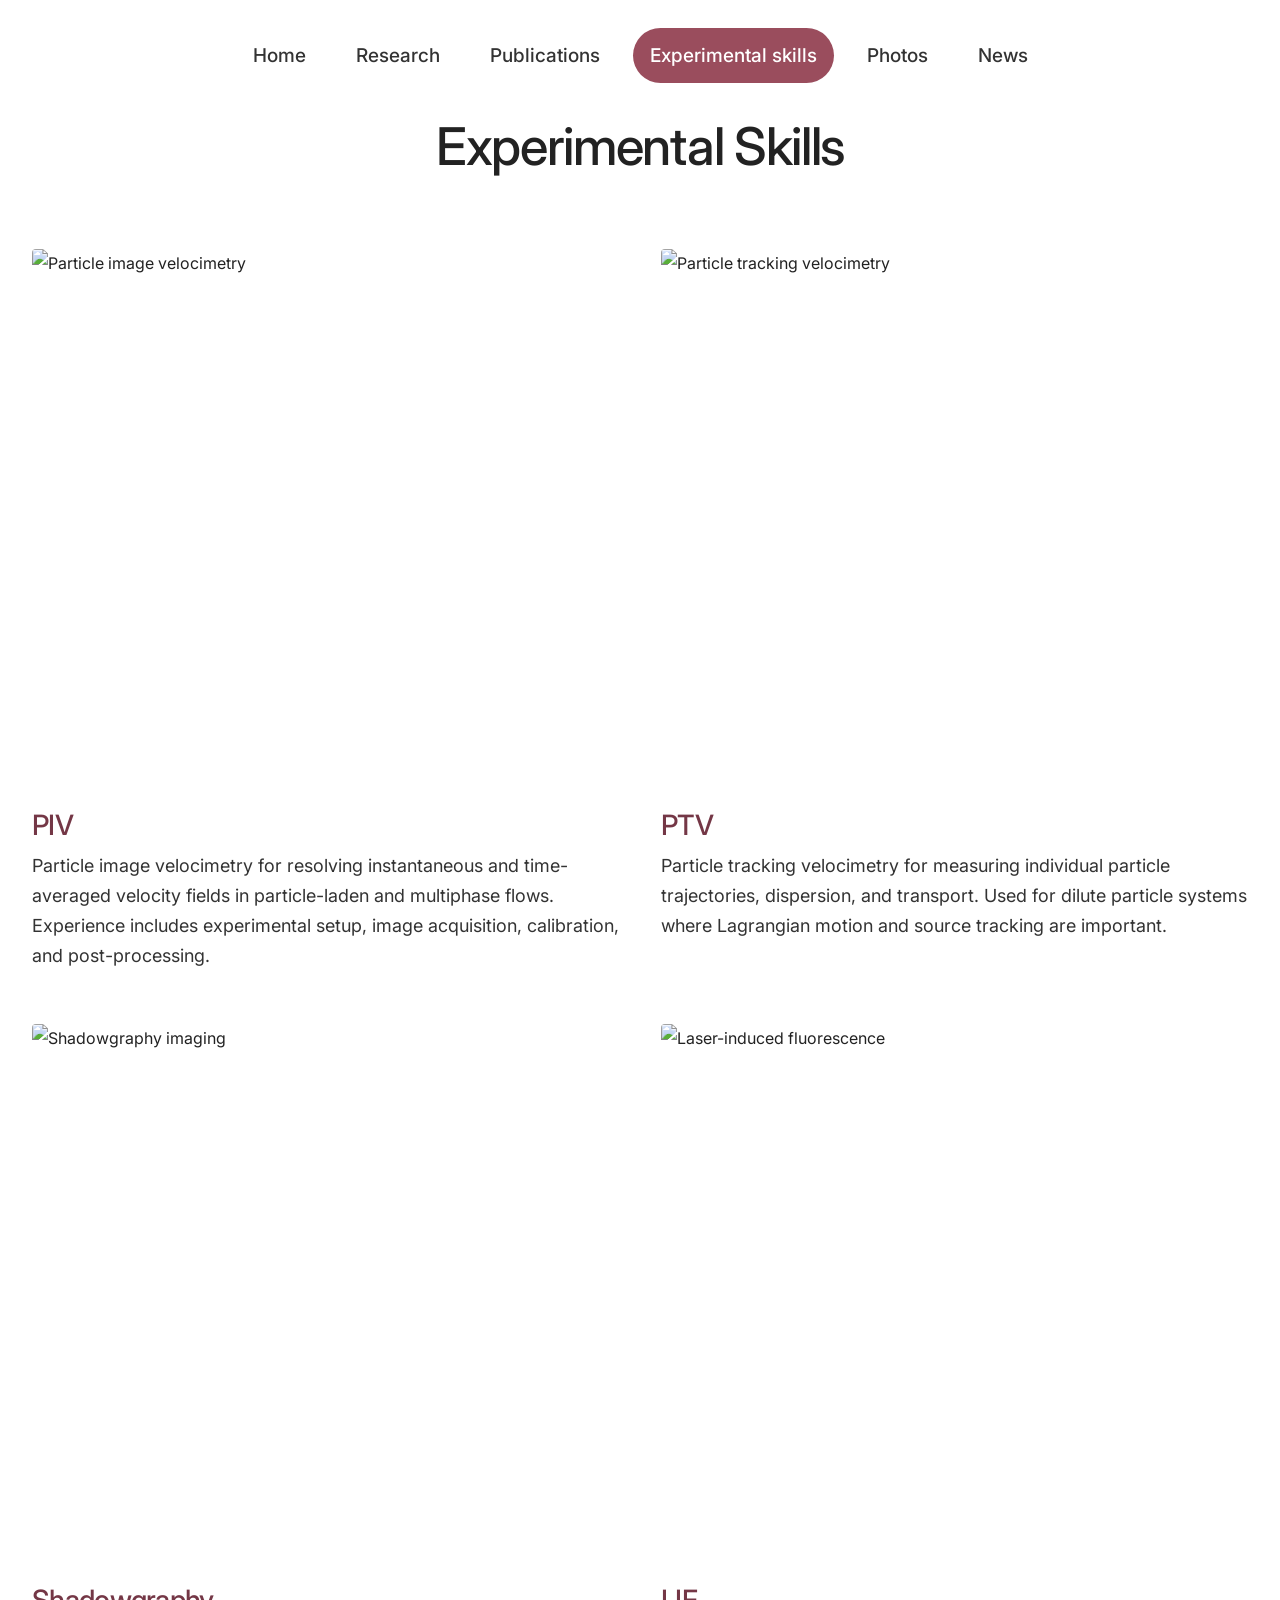
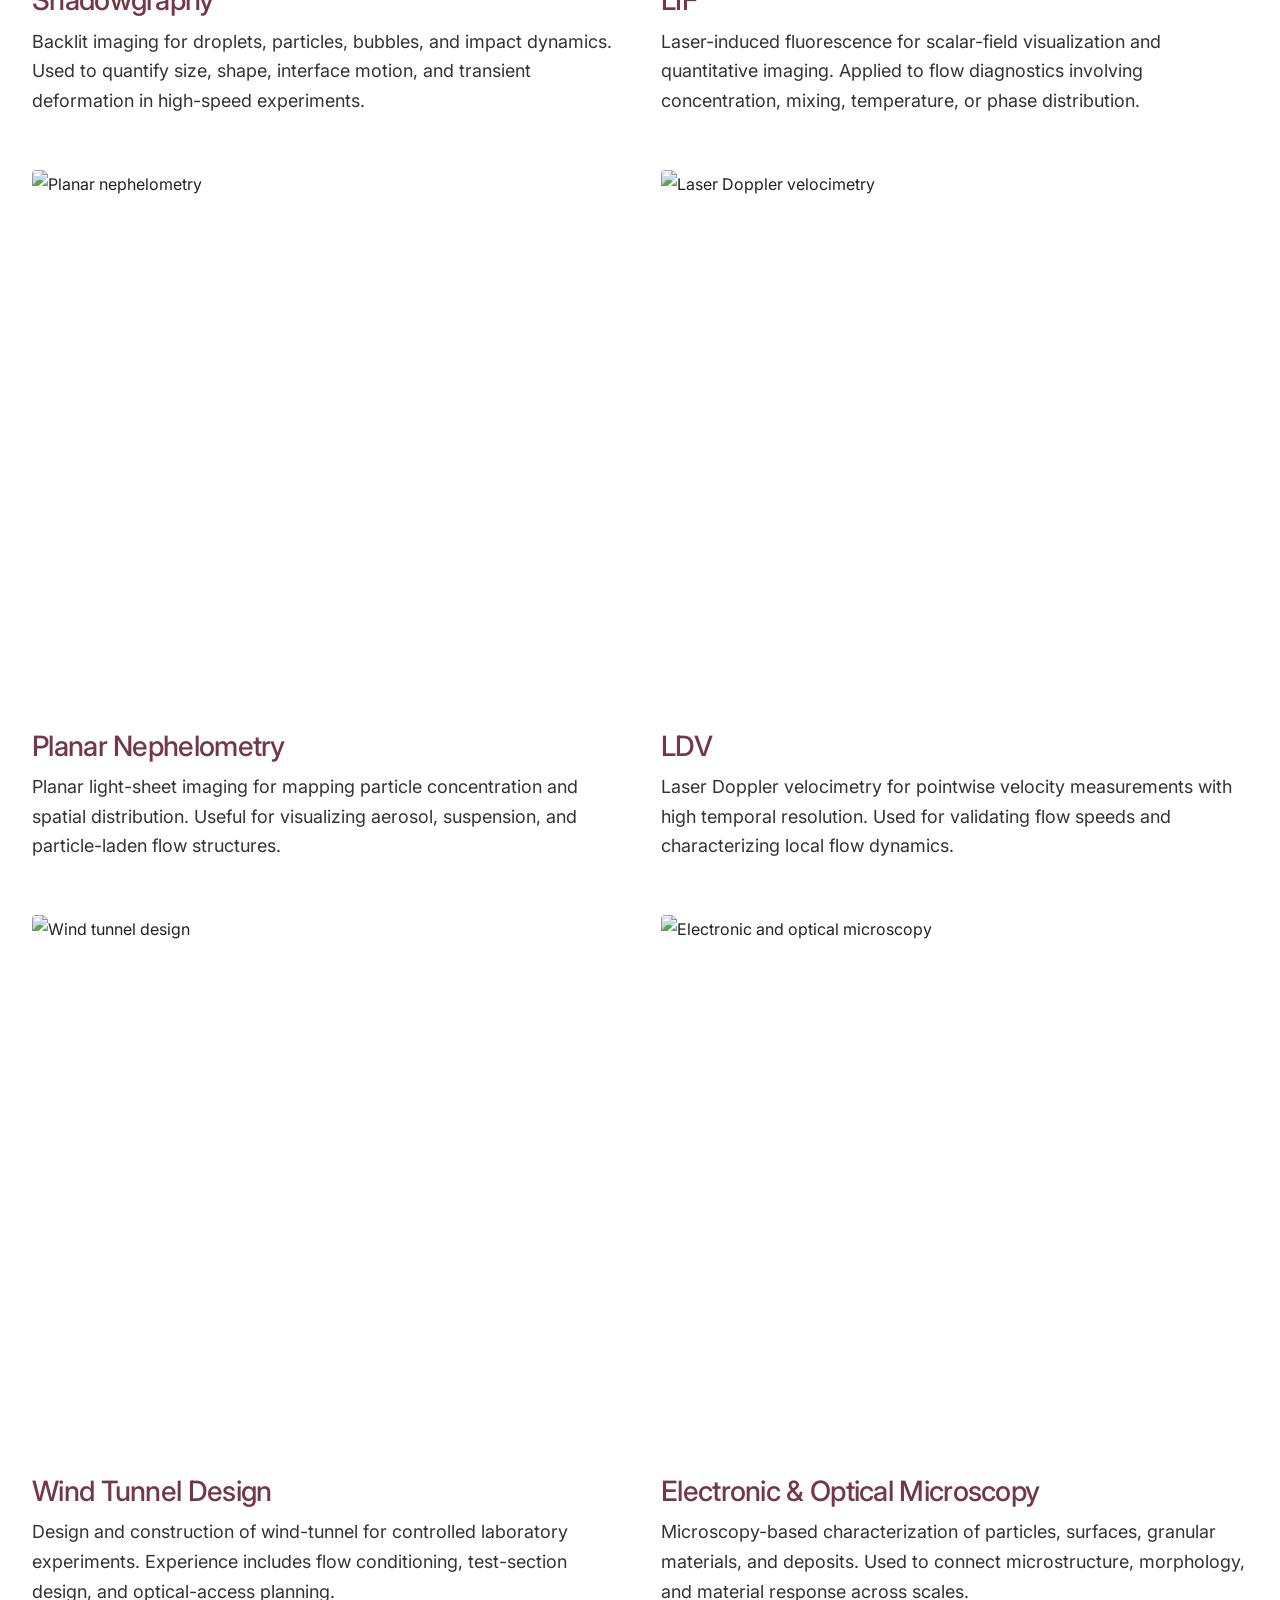
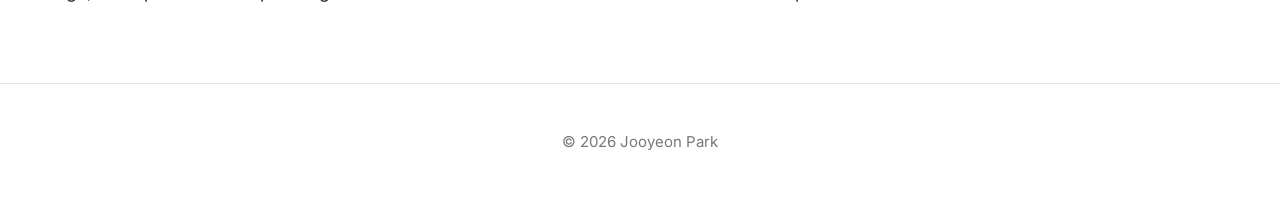
==== equipment/index.html @ 39a16d8a "Create index.html" ====
<!DOCTYPE html>
<html lang="en">
<head>
  <meta charset="UTF-8" />
  <meta name="viewport" content="width=device-width, initial-scale=1.0" />

  <title>Experimental Skills | Jooyeon Park</title>

  <link rel="preconnect" href="https://fonts.googleapis.com">
  <link rel="preconnect" href="https://fonts.gstatic.com" crossorigin>
  <link href="https://fonts.googleapis.com/css2?family=Inter:wght@300;400;500;600;700&display=swap" rel="stylesheet">

  <link rel="stylesheet" href="../style.css" />
</head>

<body>

  <nav class="navbar">
    <a href="../index.html">Home</a>
    <a href="../research/index.html">Research</a>
    <a href="../publications/index.html">Publications</a>
    <a class="active" href="./index.html">Experimental skills</a>
    <a href="../photos/index.html">Photos</a>
    <a href="../news/index.html">News</a>
  </nav>

  <main class="page">

    <section class="intro-section research-hero">
      <h1 class="page-title">Experimental Skills</h1>
    </section>

    <section class="skill-page">

      <div class="skill-grid">

        <article class="skill-card">
          <img src="../images/skills/piv.png" alt="Particle image velocimetry">
          <h2>PIV</h2>
          <p>
            Particle image velocimetry for resolving instantaneous and time-averaged velocity fields in particle-laden and multiphase flows.
            Experience includes experimental setup, image acquisition, calibration, and post-processing.
          </p>
        </article>

        <article class="skill-card">
          <img src="../images/skills/ptv.jpg" alt="Particle tracking velocimetry">
          <h2>PTV</h2>
          <p>
            Particle tracking velocimetry for measuring individual particle trajectories, dispersion, and transport.
            Used for dilute particle systems where Lagrangian motion and source tracking are important.
          </p>
        </article>

        <article class="skill-card">
          <img src="../images/skills/shadowgraphy.jpg" alt="Shadowgraphy imaging">
          <h2>Shadowgraphy</h2>
          <p>
            Backlit imaging for droplets, particles, bubbles, and impact dynamics.
            Used to quantify size, shape, interface motion, and transient deformation in high-speed experiments.
          </p>
        </article>

        <article class="skill-card">
          <img src="../images/skills/lif.jpg" alt="Laser-induced fluorescence">
          <h2>LIF</h2>
          <p>
            Laser-induced fluorescence for scalar-field visualization and quantitative imaging.
            Applied to flow diagnostics involving concentration, mixing, temperature, or phase distribution.
          </p>
        </article>

        <article class="skill-card">
          <img src="../images/skills/planar-nephelometry.png" alt="Planar nephelometry">
          <h2>Planar Nephelometry</h2>
          <p>
            Planar light-sheet imaging for mapping particle concentration and spatial distribution.
            Useful for visualizing aerosol, suspension, and particle-laden flow structures.
          </p>
        </article>

        <article class="skill-card">
          <img src="../images/skills/ldv.jpg" alt="Laser Doppler velocimetry">
          <h2>LDV</h2>
          <p>
            Laser Doppler velocimetry for pointwise velocity measurements with high temporal resolution.
            Used for validating flow speeds and characterizing local flow dynamics.
          </p>
        </article>

        <article class="skill-card">
          <img src="../images/skills/wind-tunnel-design.jpg" alt="Wind tunnel design">
          <h2>Wind Tunnel Design</h2>
          <p>
            Design and construction of wind-tunnel for controlled laboratory experiments.
            Experience includes flow conditioning, test-section design, and optical-access planning.
          </p>
        </article>

        <article class="skill-card">
          <img src="../images/skills/microscopy.png" alt="Electronic and optical microscopy">
          <h2>Electronic &amp; Optical Microscopy</h2>
          <p>
            Microscopy-based characterization of particles, surfaces, granular materials, and deposits.
            Used to connect microstructure, morphology, and material response across scales.
          </p>
        </article>


      </div>

    </section>

  </main>

  <footer>
    <p>© 2026 Jooyeon Park</p>
  </footer>

</body>
</html>
---- style.css ----
* {
  box-sizing: border-box;
}

:root {
  --text: #222;
  --muted: #555;
  --light-muted: #777;
  --border: #e5e5e5;
  --link: #9A4D5D;
  --background: #ffffff;
  --accent: #9A4D5D;
  --accent-dark: #743746;
}

body {
  margin: 0;
  font-family: "Inter", "Helvetica Neue", Arial, sans-serif;
  color: var(--text);
  background: var(--background);
  line-height: 1.75;
}

a {
  color: var(--link);
  text-decoration: none;
}

a:hover {
  text-decoration: underline;
}

img {
  max-width: 100%;
  display: block;
}

/* Navigation */

.navbar {
  max-width: 1320px;
  margin: 0 auto;
  padding: 28px 32px 12px;
  display: flex;
  justify-content: center;
  flex-wrap: wrap;
  gap: 16px;
}

.navbar a {
  color: #333;
  font-size: 19px;
  font-weight: 500;
  padding: 11px 17px;
  border-radius: 999px;
}

.navbar a:hover {
  background: #F3E4E8;
  color: var(--accent);
  text-decoration: none;
}

.navbar a.active {
  background: var(--accent);
  color: white;
}

/* Page */

.page {
  max-width: 1320px;
  margin: 0 auto;
  padding: 12px 32px 76px;
}

/* Intro section */

.intro-section {
  padding: 10px 0 58px;
}

.intro-section h1,
.page-title {
  text-align: center;
  font-size: 52px;
  font-weight: 500;
  margin: 0 0 54px;
  letter-spacing: -0.025em;
  line-height: 1.15;
}

.intro-content {
  display: grid;
  grid-template-columns: minmax(0, 1.08fr) minmax(300px, 0.92fr);
  gap: 46px;
  align-items: center;
}

.intro-text {
  padding-top: 0;
}

.intro-text p {
  font-size: 19px;
  color: #222;
  margin: 0 0 20px;
  text-align: left;
  line-height: 1.65;
}

.intro-image {
  display: flex;
  justify-content: center;
  align-items: center;
}

.intro-image img {
  width: 100%;
  max-width: 485px;
  max-height: 520px;
  height: auto;
  object-fit: contain;
}

/* Contact / collaboration block */

.connect-section {
  display: grid;
  grid-template-columns: 1fr 1fr;
  gap: 56px;
  align-items: center;
  margin: 22px 0 82px;
}

.connect-photo {
  display: flex;
  align-items: center;
  justify-content: center;
}

.connect-photo img {
  width: 310px;
  height: 310px;
  object-fit: cover;
  border-radius: 50%;
  box-shadow: 0 14px 30px rgba(0, 0, 0, 0.24);
}

.connect-box {
  background: transparent;
  padding: 0;
  border: none;
  display: flex;
  flex-direction: column;
  justify-content: center;
}

.connect-kicker {
  margin: 0 0 12px;
  font-size: 18px;
  letter-spacing: 0.07em;
  text-transform: uppercase;
  color: #6b7280;
  font-weight: 700;
}

.connect-box h2 {
  margin: 0 0 30px;
  font-size: 42px;
  font-weight: 500;
  letter-spacing: -0.035em;
  line-height: 1.16;
  color: #111;
  max-width: 620px;
}

.connect-icons {
  display: flex;
  align-items: center;
  gap: 24px;
}

.connect-icons a {
  display: inline-flex;
  align-items: center;
  justify-content: center;
  width: 60px;
  height: 60px;
  color: var(--accent);
  background: transparent;
  border: none;
  text-decoration: none;
  transition: transform 0.18s ease, color 0.18s ease, filter 0.18s ease;
}

.connect-icons a:hover {
  color: var(--accent-dark);
  transform: translateY(-2px);
  text-decoration: none;
}

.connect-icons i {
  font-size: 50px;
  width: auto;
  text-align: center;
}

/* Google Scholar image icon */

.scholar-icon {
  width: 65px;
  height: 65px;
  object-fit: contain;
  display: block;
  filter: brightness(0) saturate(100%) invert(36%) sepia(27%) saturate(876%) hue-rotate(297deg) brightness(91%) contrast(86%);
}

.connect-icons a:hover .scholar-icon {
  filter: brightness(0) saturate(100%) invert(36%) sepia(27%) saturate(876%) hue-rotate(297deg) brightness(91%) contrast(86%);
}

/* CV link below contact icons */

.cv-line {
  margin: 22px 0 0;
  font-size: 26px;
  color: #333;
}

.cv-line a {
  color: var(--accent);
  font-weight: 700;
  border-bottom: 2px solid var(--accent);
}

.cv-line a:hover {
  color: var(--accent-dark);
  border-bottom-color: var(--accent-dark);
  text-decoration: none;
}

/* Sections */

.section {
  margin-top: 74px;
}

.section-header {
  display: flex;
  justify-content: space-between;
  align-items: flex-end;
  gap: 24px;
  margin-bottom: 26px;
  border-bottom: 1px solid var(--border);
  padding-bottom: 14px;
}

.section-header h2 {
  margin: 0;
  font-size: 35px;
  font-weight: 500;
  letter-spacing: -0.025em;
}

.section-header a {
  font-size: 17px;
}

/* Research Preview */

.research-grid {
  display: grid;
  grid-template-columns: repeat(3, 1fr);
  gap: 24px;
}

.research-card {
  display: block;
  color: var(--text);
}

.research-card:hover {
  text-decoration: none;
}

.research-card video {
  width: 100%;
  height: 260px;
  object-fit: cover;
  background: #111;
  display: block;
  margin-bottom: 14px;
}

.research-card h3 {
  margin: 0;
  font-size: 25px;
  font-weight: 500;
  color: #9A4D5D;
  line-height: 1.35;
  text-align: center;
}

.research-card:hover video {
  opacity: 0.92;
}

/* Featured Publication */

.publication-box {
  padding: 24px 0;
}

.publication-box p {
  margin: 0 0 18px;
  font-size: 22px;
  color: #333;
  line-height: 1.7;
}

.publication-box p:last-child {
  margin-bottom: 0;
}

/* News */

.news-preview {
  padding: 24px 0;
}

.news-date {
  margin: 0 0 6px;
  font-size: 19px;
  font-weight: 600;
  color: #222;
}

.news-preview p {
  margin: 0;
  font-size: 21px;
  color: #444;
}

/* Academic References */

.references-section {
  margin-top: 74px;
}

.references-grid {
  display: grid;
  grid-template-columns: repeat(2, minmax(0, 1fr));
  column-gap: 52px;
}

.reference-card {
  padding: 24px 0;
  border-bottom: 1px solid var(--border);
}

.reference-card h3 {
  margin: 0 0 12px;
  font-size: 22px;
  font-weight: 500;
  color: #333;
  line-height: 1.35;
}

.reference-card h3 span {
  margin-left: 10px;
  font-size: 18px;
  font-weight: 400;
  color: var(--light-muted);
}

.reference-card p {
  margin: 0 0 8px;
  font-size: 18px;
  color: var(--muted);
  line-height: 1.55;
}

.reference-card p:last-child {
  margin-bottom: 0;
}

/* Footer */

footer {
  border-top: 1px solid var(--border);
  text-align: center;
  padding: 30px 20px;
  font-size: 15px;
  color: #777;
}

/* Mobile */

@media (max-width: 900px) {
  .navbar {
    gap: 10px;
  }

  .navbar a {
    font-size: 16px;
    padding: 8px 12px;
  }

  .intro-section h1,
  .page-title {
    font-size: 40px;
    margin-bottom: 36px;
  }
  
  .intro-content {
    grid-template-columns: 1fr;
    gap: 30px;
  }

  .intro-text {
    padding-top: 0;
  }

  .intro-text p {
    font-size: 16px;
    text-align: left;
  }

  .connect-section {
    grid-template-columns: 1fr;
    gap: 32px;
    margin: 22px 0 62px;
  }

  .connect-photo {
    justify-content: center;
  }

  .connect-photo img {
    width: 230px;
    height: 230px;
  }

  .connect-box {
    text-align: center;
    align-items: center;
  }

  .connect-kicker {
    font-size: 15px;
  }

  .connect-box h2 {
    font-size: 30px;
    max-width: none;
  }

  .connect-icons {
    justify-content: center;
    gap: 20px;
  }

  .connect-icons a {
    width: 38px;
    height: 38px;
  }

  .connect-icons i {
    font-size: 31px;
  }

  .scholar-icon {
    width: 31px;
    height: 31px;
  }

  .cv-line {
    font-size: 18px;
  }

  .research-grid {
    grid-template-columns: 1fr;
  }

  .research-card video {
    height: 250px;
  }

  .research-card h3 {
    font-size: 20px;
  }

  .section-header {
    flex-direction: column;
    align-items: flex-start;
    gap: 8px;
  }

  .section-header h2 {
    font-size: 28px;
  }

  .references-grid {
    grid-template-columns: 1fr;
    column-gap: 0;
  }

  .reference-card h3 {
    font-size: 20px;
  }

  .reference-card h3 span {
    display: block;
    margin-left: 0;
    margin-top: 3px;
    font-size: 16px;
  }

  .reference-card p {
    font-size: 16px;
  }

}

/* Research Page */

.research-hero {
  padding: 10px 0 18px;
}

.research-page {
  max-width: 1320px;
  margin: 0 auto;
}

.research-item {
  margin-bottom: 64px;
}

.research-item-title {
  width: 100%;
  margin: 0 0 26px;
  padding: 0;
  text-align: left;
  font-size: 34px;
  font-weight: 500;
  line-height: 1.25;
  letter-spacing: -0.025em;
  color: #743746;
  background: transparent;
  border-radius: 0;
}

.research-item-grid {
  display: grid;
  grid-template-columns: 1fr 1fr;
  gap: 36px;
  align-items: center;
}

.research-item-grid.reverse {
  grid-template-columns: 1fr 1fr;
}

.research-item-grid.stacked {
  grid-template-columns: 1fr;
  gap: 22px;
}

.research-item-grid.stacked .research-image img {
  width: 100%;
  max-height: 520px;
  object-fit: contain;
}

.research-item-grid.stacked .research-text {
  width: 100%;
  max-width: none;
}

.research-item-grid.stacked .research-text p {
  font-size: 22px;
}

.research-image {
  min-width: 0;
}

.research-image img {
  width: 100%;
  height: auto;
  max-height: none;
  object-fit: contain;
  display: block;
  border-radius: 4px;
}

.research-text {
  min-width: 0;
  padding: 0;
  border: none;
  border-radius: 0;
  background: transparent;
  display: flex;
  align-items: center;
}

.research-text p {
  margin: 0;
  font-size: 22px;
  line-height: 1.7;
  color: #333;
  text-align: left;
}


.research-transport .research-text {
  display: block;
  width: 100%;
}

.research-transport .research-text p {
  margin-bottom: 22px;
  text-align: justify;
}

.research-transport .research-text p:last-child {
  margin-bottom: 0;
}

/* Mobile */
@media (max-width: 768px) {
  .intro-section h1,
  .page-title {
    font-size: 40px;
    margin-bottom: 36px;
  }

  .research-item {
    margin-bottom: 52px;
  }

  .research-item-title {
    font-size: 28px;
    padding: 0;
    text-align: left;
  }

  .research-item-grid,
  .research-item-grid.reverse {
    grid-template-columns: 1fr;
    gap: 18px;
  }

  .research-image img {
    height: 230px;
  }

  .research-text {
    padding: 0;
  }

  .research-text p {
    font-size: 16px;
  }

  .research-transport .research-text p {
    text-align: left;
    margin-bottom: 18px;
  }

  .research-transport .research-text p:last-child {
    margin-bottom: 0;
  }
}


.author-highlight {
  color: var(--accent);
  font-weight: 700;
}
/* Publications Page */

.publication-page {
  max-width: 1320px;
}

.publication-search {
  display: grid;
  grid-template-columns: minmax(0, 1fr) 320px;
  gap: 34px;
  align-items: center;
  margin: 10px 0 44px;
}

.publication-search input {
  width: 100%;
  height: 60px;
  padding: 0 18px;
  border: 1px solid var(--border);
  border-radius: 4px;
  font-family: inherit;
  font-size: 17px;
  color: var(--text);
  outline: none;
}

.publication-search input:focus {
  border-color: var(--accent);
  box-shadow: 0 0 0 3px rgba(154, 77, 93, 0.12);
}

.publication-search input::placeholder {
  color: #a0a7b0;
}

.publication-search button {
  height: 56px;
  border: 1px solid #444;
  border-radius: 4px;
  background: #fff;
  color: #222;
  font-family: inherit;
  font-size: 16px;
  letter-spacing: 0.02em;
  cursor: pointer;
  transition: background 0.18s ease, color 0.18s ease, border-color 0.18s ease;
}

.publication-search button:hover {
  background: var(--accent);
  border-color: var(--accent);
  color: white;
}

.publication-no-results {
  margin: 34px 0;
  font-size: 20px;
  color: var(--muted);
}

.publication-section {
  margin: 58px 0 76px;
}

.publication-section-title,
.publication-year {
  margin: 0 0 34px;
  font-size: 35px;
  font-weight: 500;
  letter-spacing: -0.025em;
  line-height: 1.2;
  color: #222;
}

.publication-entry {
  display: grid;
  grid-template-columns: minmax(0, 1fr) 118px;
  gap: 34px;
  align-items: start;
  padding: 0 0 30px;
  margin: 0 0 34px;
  border-bottom: 1px solid #f0f0f0;
}

.publication-entry.no-thumb {
  grid-template-columns: minmax(0, 1fr);
  max-width: 1040px;
}

.publication-main h3 {
  margin: 0 0 8px;
  font-size: 22px;
  font-weight: 500;
  line-height: 1.45;
  color: #111;
}

.publication-authors,
.publication-venue,
.publication-note {
  margin: 0 0 7px;
  font-size: 19px;
  line-height: 1.55;
}

.publication-authors {
  color: #777;
}

.publication-venue {
  color: #555;
}

.publication-note {
  color: #777;
  font-size: 17px;
}

.publication-buttons {
  display: flex;
  flex-wrap: wrap;
  gap: 8px;
  margin-top: 12px;
}

.publication-buttons a {
  display: inline-flex;
  align-items: center;
  justify-content: center;
  min-width: 72px;
  height: 42px;
  padding: 0 18px;
  border: 1px solid #444;
  border-radius: 4px;
  color: #222;
  background: #fff;
  font-size: 13px;
  font-weight: 500;
  letter-spacing: 0.04em;
  text-transform: uppercase;
}

.publication-buttons a:hover {
  background: var(--accent);
  border-color: var(--accent);
  color: #fff;
  text-decoration: none;
}

.publication-thumb {
  justify-self: end;
  width: 150px;
  height: 150px;
  border: 1px solid var(--border);
  border-radius: 6px;
  overflow: hidden;
  background: #f7f7f7;
}

.publication-thumb img {
  width: 100%;
  height: 100%;
  object-fit: cover;
}

.conference-section {
  margin-top: 88px;
}

.conference-year {
  margin: 38px 0 18px;
  font-size: 28px;
  font-weight: 500;
  letter-spacing: -0.02em;
  color: #333;
}

.conference-entry {
  padding-bottom: 20px;
  margin-bottom: 22px;
}

.conference-entry .publication-main h3 {
  font-size: 19px;
}

[hidden] {
  display: none !important;
}

@media (max-width: 900px) {

  .publication-search {
    grid-template-columns: 1fr;
    gap: 14px;
  }

  .publication-search button {
    width: 100%;
  }

  .publication-section-title,
  .publication-year {
    font-size: 30px;
  }

  .publication-entry {
    grid-template-columns: minmax(0, 1fr) 86px;
    gap: 18px;
  }

  .publication-thumb {
    width: 82px;
    height: 82px;
  }

  .publication-main h3 {
    font-size: 20px;
  }

  .publication-authors,
  .publication-venue,
  .publication-note {
    font-size: 17px;
  }
}

@media (max-width: 560px) {
  .publication-entry {
    grid-template-columns: 1fr;
  }

  .publication-thumb {
    justify-self: start;
  }
}

/* Experimental Skills Page */

.skill-page {
  max-width: 1320px;
  margin: 0 auto;
}

.skill-grid {
  display: grid;
  grid-template-columns: repeat(2, minmax(0, 1fr));
  gap: 54px 42px;
}

.skill-card {
  min-width: 0;
}

.skill-card img {
  width: 100%;
  height: 540px;
  object-fit: cover;
  display: block;
  border-radius: 4px;
  margin-bottom: 18px;
  background: #fff;
}

.skill-card h2 {
  margin: 0 0 8px;
  font-size: 28px;
  font-weight: 500;
  line-height: 1.3;
  letter-spacing: -0.025em;
  color: #743746;
}

.skill-card p {
  margin: 0;
  font-size: 18px;
  line-height: 1.65;
  color: #333;
  text-align: left;
}

@media (max-width: 900px) {
  .skill-grid {
    grid-template-columns: 1fr;
    gap: 42px;
  }

  .skill-card img {
    height: 260px;
  }

  .skill-card h2 {
    font-size: 24px;
  }

  .skill-card p {
    font-size: 16px;
  }
}

/* Photos Page */

.photos-page {
  max-width: 1320px;
  margin: 0 auto;
}

.photo-grid {
  display: grid;
  grid-template-columns: repeat(3, minmax(0, 1fr));
  gap: 26px;
}

.photo-card {
  position: relative;
  width: 100%;
  aspect-ratio: 1 / 1;
  padding: 0;
  border: none;
  border-radius: 4px;
  overflow: hidden;
  cursor: pointer;
  background: #f7f7f7;
  display: block;
}

.photo-card img {
  width: 100%;
  height: 100%;
  object-fit: cover;
  display: block;
  transition: opacity 0.22s ease, transform 0.22s ease;
}

.photo-card-title {
  position: absolute;
  inset: 0;
  display: flex;
  align-items: center;
  justify-content: center;
  padding: 22px;
  text-align: center;
  color: #fff;
  font-size: 26px;
  font-weight: 700;
  line-height: 1.25;
  letter-spacing: -0.02em;
  opacity: 0;
  background: rgba(0, 0, 0, 0.28);
  transition: opacity 0.22s ease;
}

.photo-card:hover img,
.photo-card:focus-visible img,
.photo-card.is-active img {
  opacity: 0.52;
  transform: scale(1.02);
}

.photo-card:hover .photo-card-title,
.photo-card:focus-visible .photo-card-title,
.photo-card.is-active .photo-card-title {
  opacity: 1;
}

.photo-card:focus-visible {
  outline: 3px solid rgba(154, 77, 93, 0.45);
  outline-offset: 4px;
}

@media (max-width: 900px) {
  .photo-grid {
    grid-template-columns: repeat(2, minmax(0, 1fr));
    gap: 18px;
  }

  .photo-card-title {
    font-size: 22px;
  }
}

@media (max-width: 560px) {
  .photo-grid {
    grid-template-columns: 1fr;
  }

  .photo-card-title {
    font-size: 21px;
  }
}

/* News Page */

.news-page {
  max-width: 1320px;
  margin: 0 auto;
}

.news-list {
  display: flex;
  flex-direction: column;
  gap: 34px;
}

.news-item {
  display: grid;
  grid-template-columns: minmax(0, 1fr) auto;
  gap: 28px;
  align-items: center;
  padding: 0 0 28px;
  border-bottom: 1px solid var(--border);
}

.news-item:last-child {
  border-bottom: none;
}

.news-content h2 {
  margin: 0 0 8px;
  font-size: 24px;
  font-weight: 700;
  line-height: 1.35;
  color: #444;
  letter-spacing: -0.015em;
}

.news-content p {
  margin: 0;
  font-size: 23px;
  line-height: 1.55;
  color: #444;
}

.news-image {
  width: 150px;
  height: 110px;
  object-fit: cover;
  border-radius: 4px;
  background: #f7f7f7;
}

@media (max-width: 768px) {
  .news-item,
  .news-item.has-image {
    grid-template-columns: 1fr;
    gap: 16px;
  }

  .news-content h2 {
    font-size: 21px;
  }

  .news-content p {
    font-size: 18px;
  }

  .news-image {
    width: 100%;
    height: auto;
    max-height: 240px;
  }
}
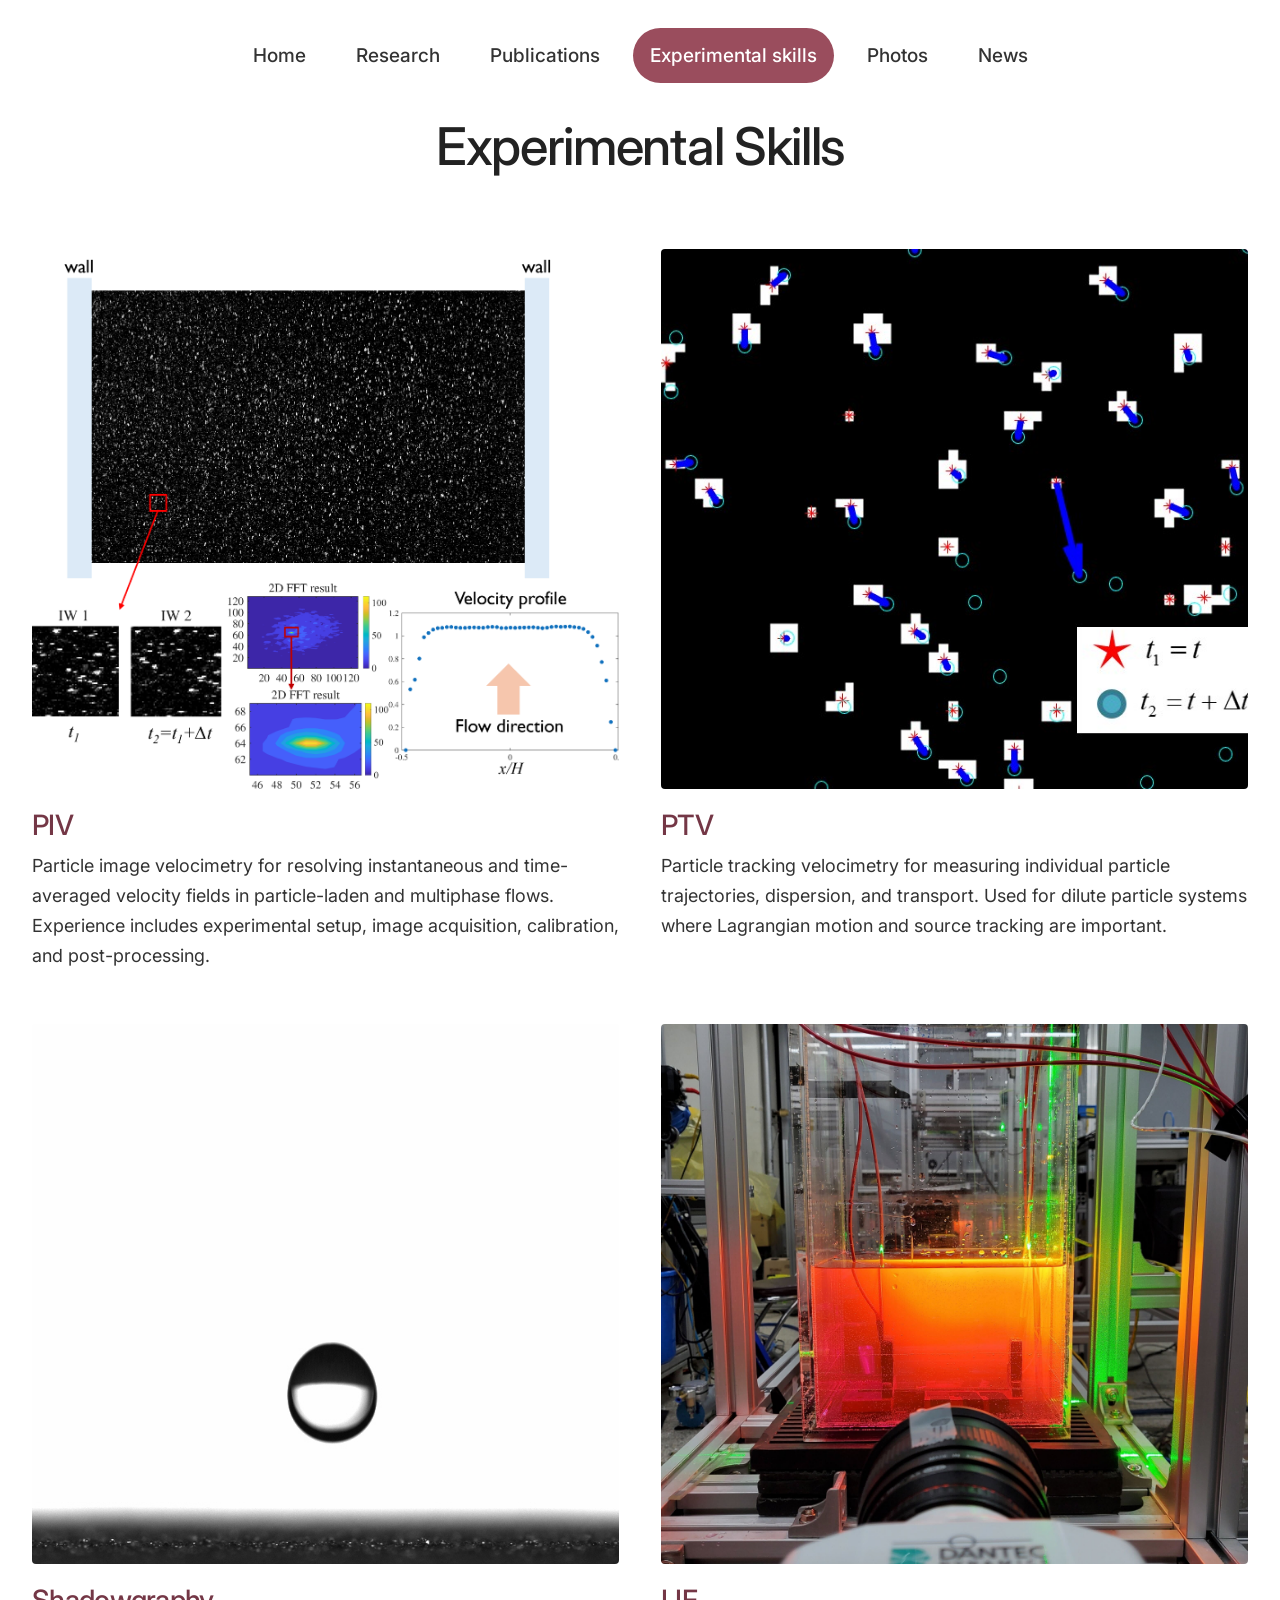
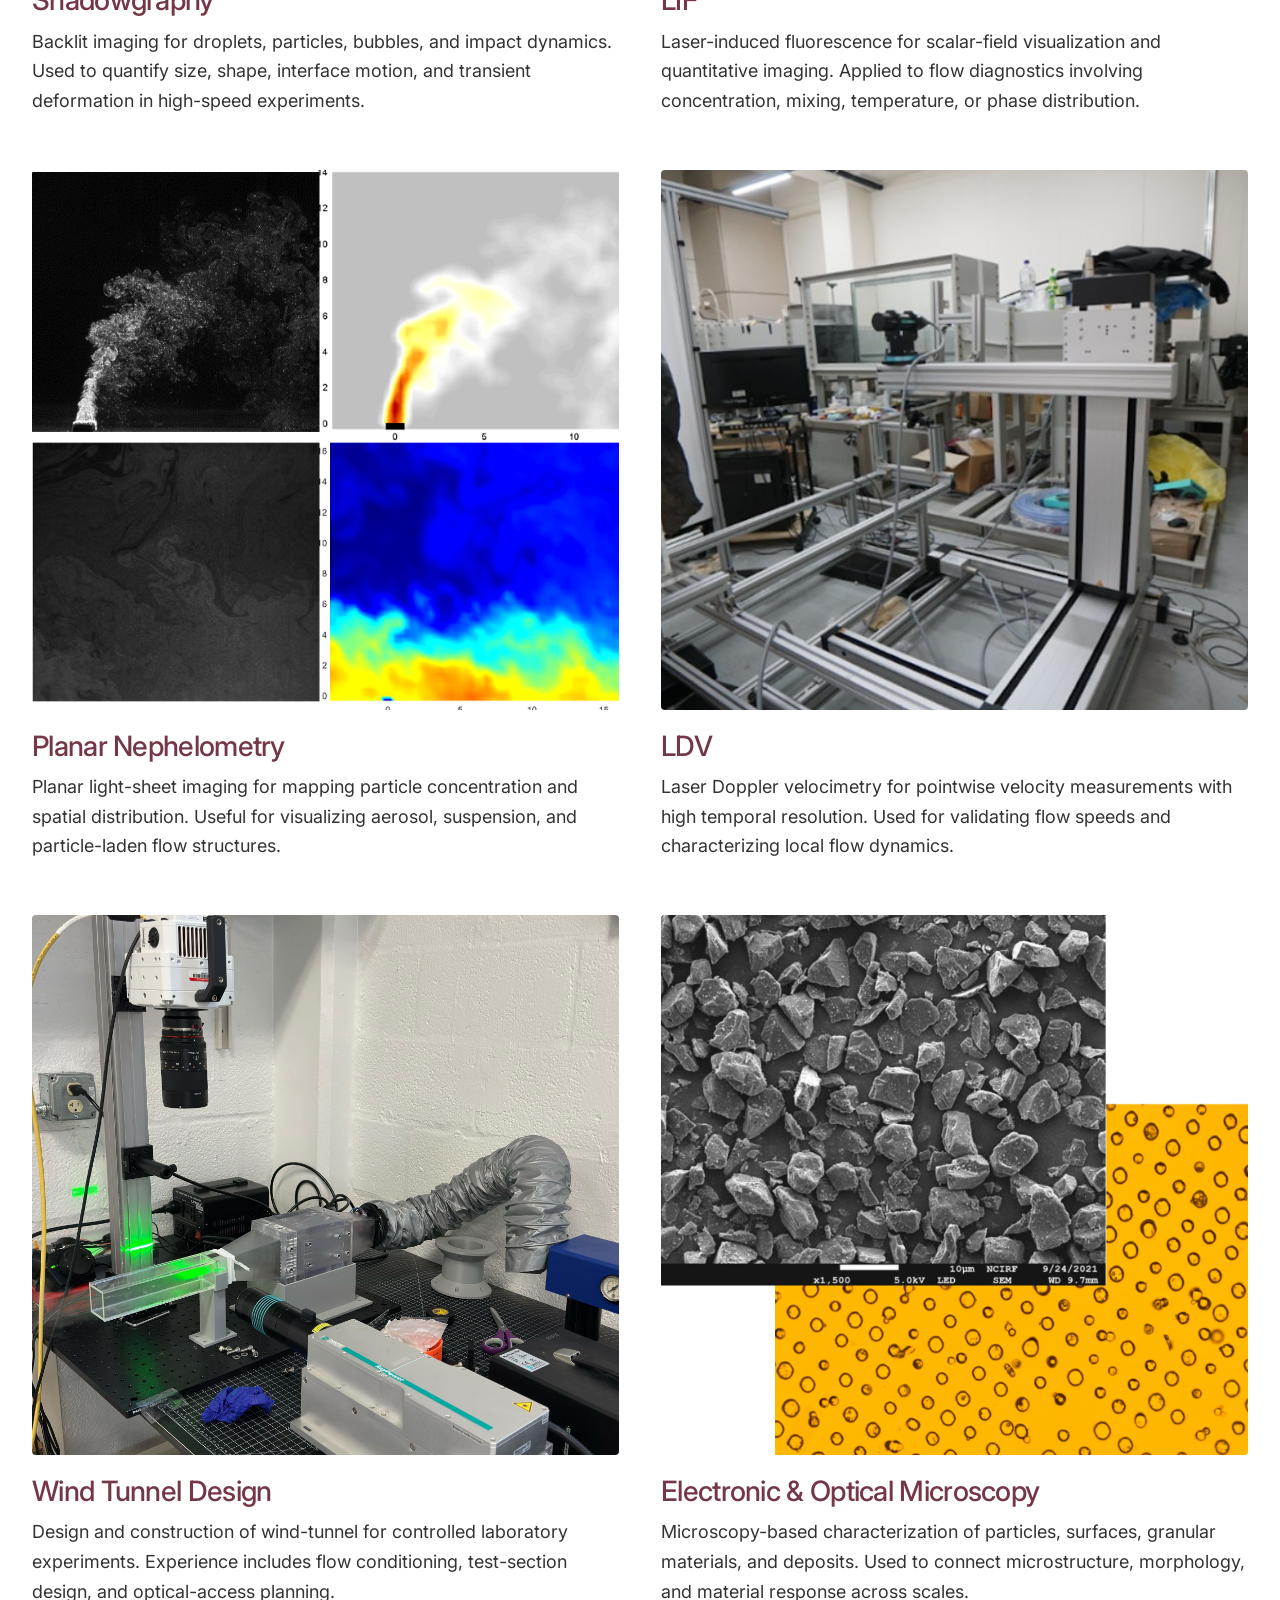
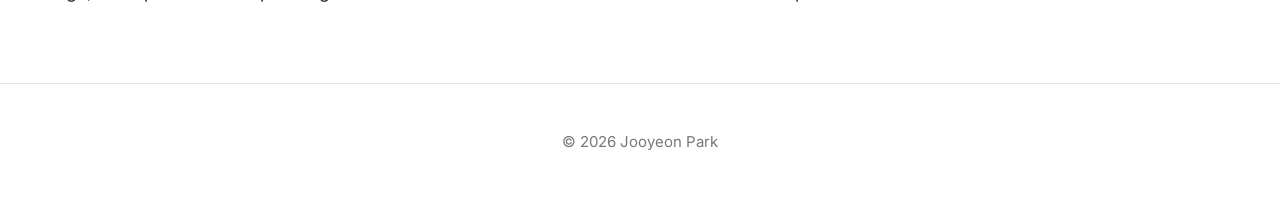
==== commit e93e29ab: "Update index.html" ====
--- a/equipment/index.html
+++ b/equipment/index.html
@@ -1,6 +1,7 @@
 <!DOCTYPE html>
 <html lang="en">
 <head>
+  <link rel="icon" type="image/png" href="favicon.png">
   <meta charset="UTF-8" />
   <meta name="viewport" content="width=device-width, initial-scale=1.0" />
 
--- a/style.css
+++ b/style.css
@@ -117,8 +117,7 @@
 
 .intro-image img {
   width: 100%;
-  max-width: 485px;
-  max-height: 520px;
+  max-width: 560px;
   height: auto;
   object-fit: contain;
 }
@@ -342,49 +341,6 @@
   color: #444;
 }
 
-/* Academic References */
-
-.references-section {
-  margin-top: 74px;
-}
-
-.references-grid {
-  display: grid;
-  grid-template-columns: repeat(2, minmax(0, 1fr));
-  column-gap: 52px;
-}
-
-.reference-card {
-  padding: 24px 0;
-  border-bottom: 1px solid var(--border);
-}
-
-.reference-card h3 {
-  margin: 0 0 12px;
-  font-size: 22px;
-  font-weight: 500;
-  color: #333;
-  line-height: 1.35;
-}
-
-.reference-card h3 span {
-  margin-left: 10px;
-  font-size: 18px;
-  font-weight: 400;
-  color: var(--light-muted);
-}
-
-.reference-card p {
-  margin: 0 0 8px;
-  font-size: 18px;
-  color: var(--muted);
-  line-height: 1.55;
-}
-
-.reference-card p:last-child {
-  margin-bottom: 0;
-}
-
 /* Footer */
 
 footer {
@@ -414,12 +370,25 @@
   }
   
   .intro-content {
-    grid-template-columns: 1fr;
+    display: flex;
+    flex-direction: column;
     gap: 30px;
   }
 
+  .intro-image {
+    order: 1;
+  }
+
   .intro-text {
+    order: 2;
     padding-top: 0;
+  }
+
+  .intro-image img {
+    width: 100%;
+    max-width: 520px;
+    height: auto;
+    margin: 0 auto;
   }
 
   .intro-text p {
@@ -520,7 +489,6 @@
   .reference-card p {
     font-size: 16px;
   }
-
 }
 
 /* Research Page */
@@ -552,6 +520,8 @@
   border-radius: 0;
 }
 
+/* Desktop layout */
+
 .research-item-grid {
   display: grid;
   grid-template-columns: 1fr 1fr;
@@ -563,27 +533,15 @@
   grid-template-columns: 1fr 1fr;
 }
 
+/* First item uses one-column image/text layout on desktop */
+
 .research-item-grid.stacked {
   grid-template-columns: 1fr;
   gap: 22px;
 }
 
-.research-item-grid.stacked .research-image img {
-  width: 100%;
-  max-height: 520px;
-  object-fit: contain;
-}
-
-.research-item-grid.stacked .research-text {
-  width: 100%;
-  max-width: none;
-}
-
-.research-item-grid.stacked .research-text p {
-  font-size: 22px;
-}
-
 .research-image {
+  width: 100%;
   min-width: 0;
 }
 
@@ -596,14 +554,20 @@
   border-radius: 4px;
 }
 
+.research-item-grid.stacked .research-image img {
+  width: 100%;
+  max-height: 520px;
+  object-fit: contain;
+}
+
 .research-text {
+  width: 100%;
   min-width: 0;
   padding: 0;
   border: none;
   border-radius: 0;
   background: transparent;
-  display: flex;
-  align-items: center;
+  display: block;
 }
 
 .research-text p {
@@ -614,6 +578,11 @@
   text-align: left;
 }
 
+.research-text p + p {
+  margin-top: 22px;
+}
+
+/* First research item: keep same font size as others, only allow multiple paragraphs */
 
 .research-transport .research-text {
   display: block;
@@ -621,65 +590,95 @@
 }
 
 .research-transport .research-text p {
-  margin-bottom: 22px;
-  text-align: justify;
-}
-
-.research-transport .research-text p:last-child {
-  margin-bottom: 0;
-}
-
-/* Mobile */
-@media (max-width: 768px) {
-  .intro-section h1,
-  .page-title {
-    font-size: 40px;
-    margin-bottom: 36px;
+  font-size: 22px;
+  line-height: 1.7;
+  text-align: left;
+}
+
+/* Research Page - Mobile */
+
+@media (max-width: 900px) {
+  .research-hero {
+    padding: 10px 0 10px;
   }
 
   .research-item {
-    margin-bottom: 52px;
+    margin-bottom: 56px;
   }
 
   .research-item-title {
     font-size: 28px;
+    line-height: 1.25;
+    margin: 0 0 18px;
     padding: 0;
     text-align: left;
   }
 
   .research-item-grid,
-  .research-item-grid.reverse {
-    grid-template-columns: 1fr;
+  .research-item-grid.reverse,
+  .research-item-grid.stacked {
+    display: flex;
+    flex-direction: column;
     gap: 18px;
   }
 
-  .research-image img {
-    height: 230px;
-  }
-
-  .research-text {
+  /* Mobile: always image first, text second */
+
+  .research-item-grid .research-image,
+  .research-item-grid.reverse .research-image,
+  .research-item-grid.stacked .research-image {
+    order: 1;
+  }
+
+  .research-item-grid .research-text,
+  .research-item-grid.reverse .research-text,
+  .research-item-grid.stacked .research-text {
+    order: 2;
+  }
+
+  .research-image,
+  .research-image img,
+  .research-item-grid.stacked .research-image img {
+    width: 100%;
+  }
+
+  .research-image img,
+  .research-item-grid.stacked .research-image img {
+    height: auto;
+    max-height: none;
+    object-fit: contain;
+    display: block;
+  }
+
+  .research-text,
+  .research-item-grid.stacked .research-text,
+  .research-transport .research-text {
+    width: 100%;
+    max-width: none;
     padding: 0;
-  }
-
-  .research-text p {
+    display: block;
+  }
+
+  .research-page .research-text p,
+  .research-page .research-item-grid.stacked .research-text p,
+  .research-page .research-transport .research-text p {
+    margin: 0;
     font-size: 16px;
-  }
-
-  .research-transport .research-text p {
+    line-height: 1.7;
     text-align: left;
-    margin-bottom: 18px;
-  }
-
-  .research-transport .research-text p:last-child {
-    margin-bottom: 0;
-  }
-}
-
+  }
+
+  .research-page .research-text p + p,
+  .research-page .research-transport .research-text p + p {
+    margin-top: 18px;
+  }
+}
 
 .author-highlight {
   color: var(--accent);
   font-weight: 700;
 }
+
 /* Publications Page */
 
 .publication-page {
@@ -871,7 +870,6 @@
 }
 
 @media (max-width: 900px) {
-
   .publication-search {
     grid-template-columns: 1fr;
     gap: 14px;
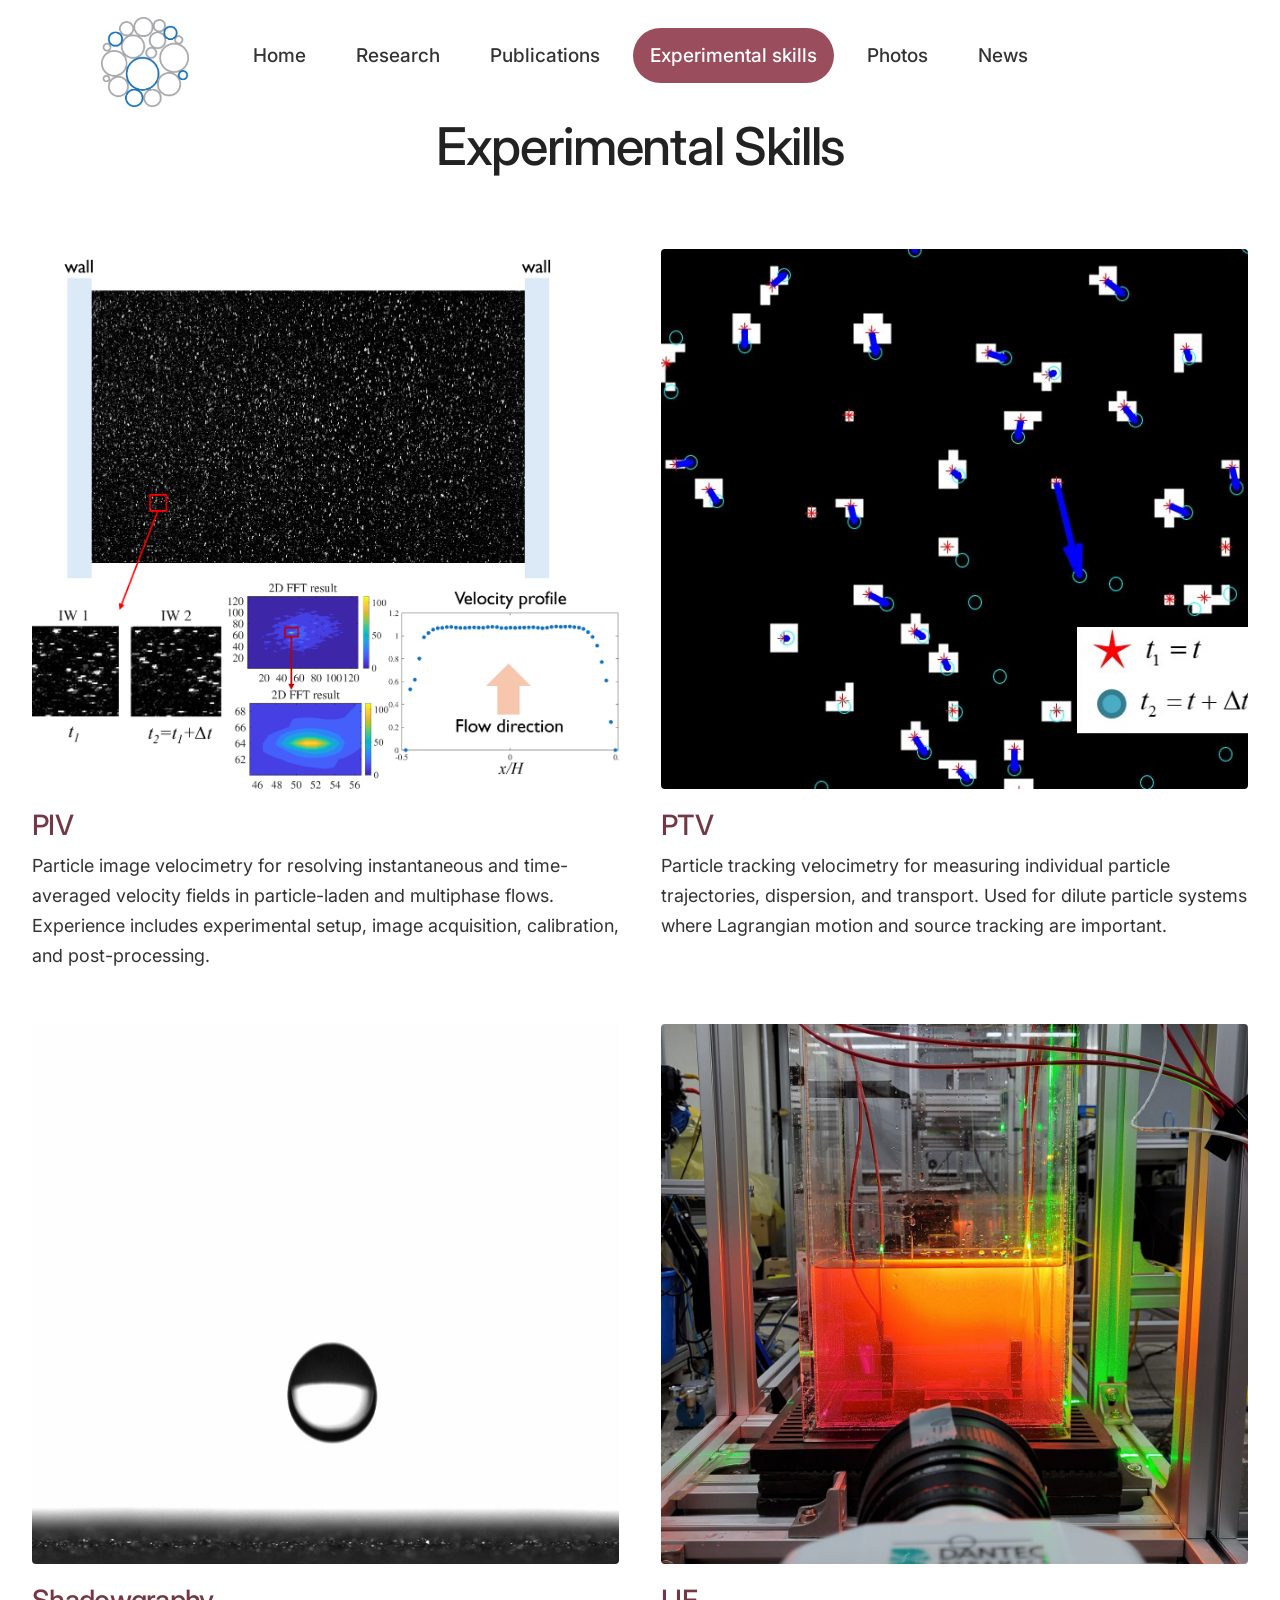
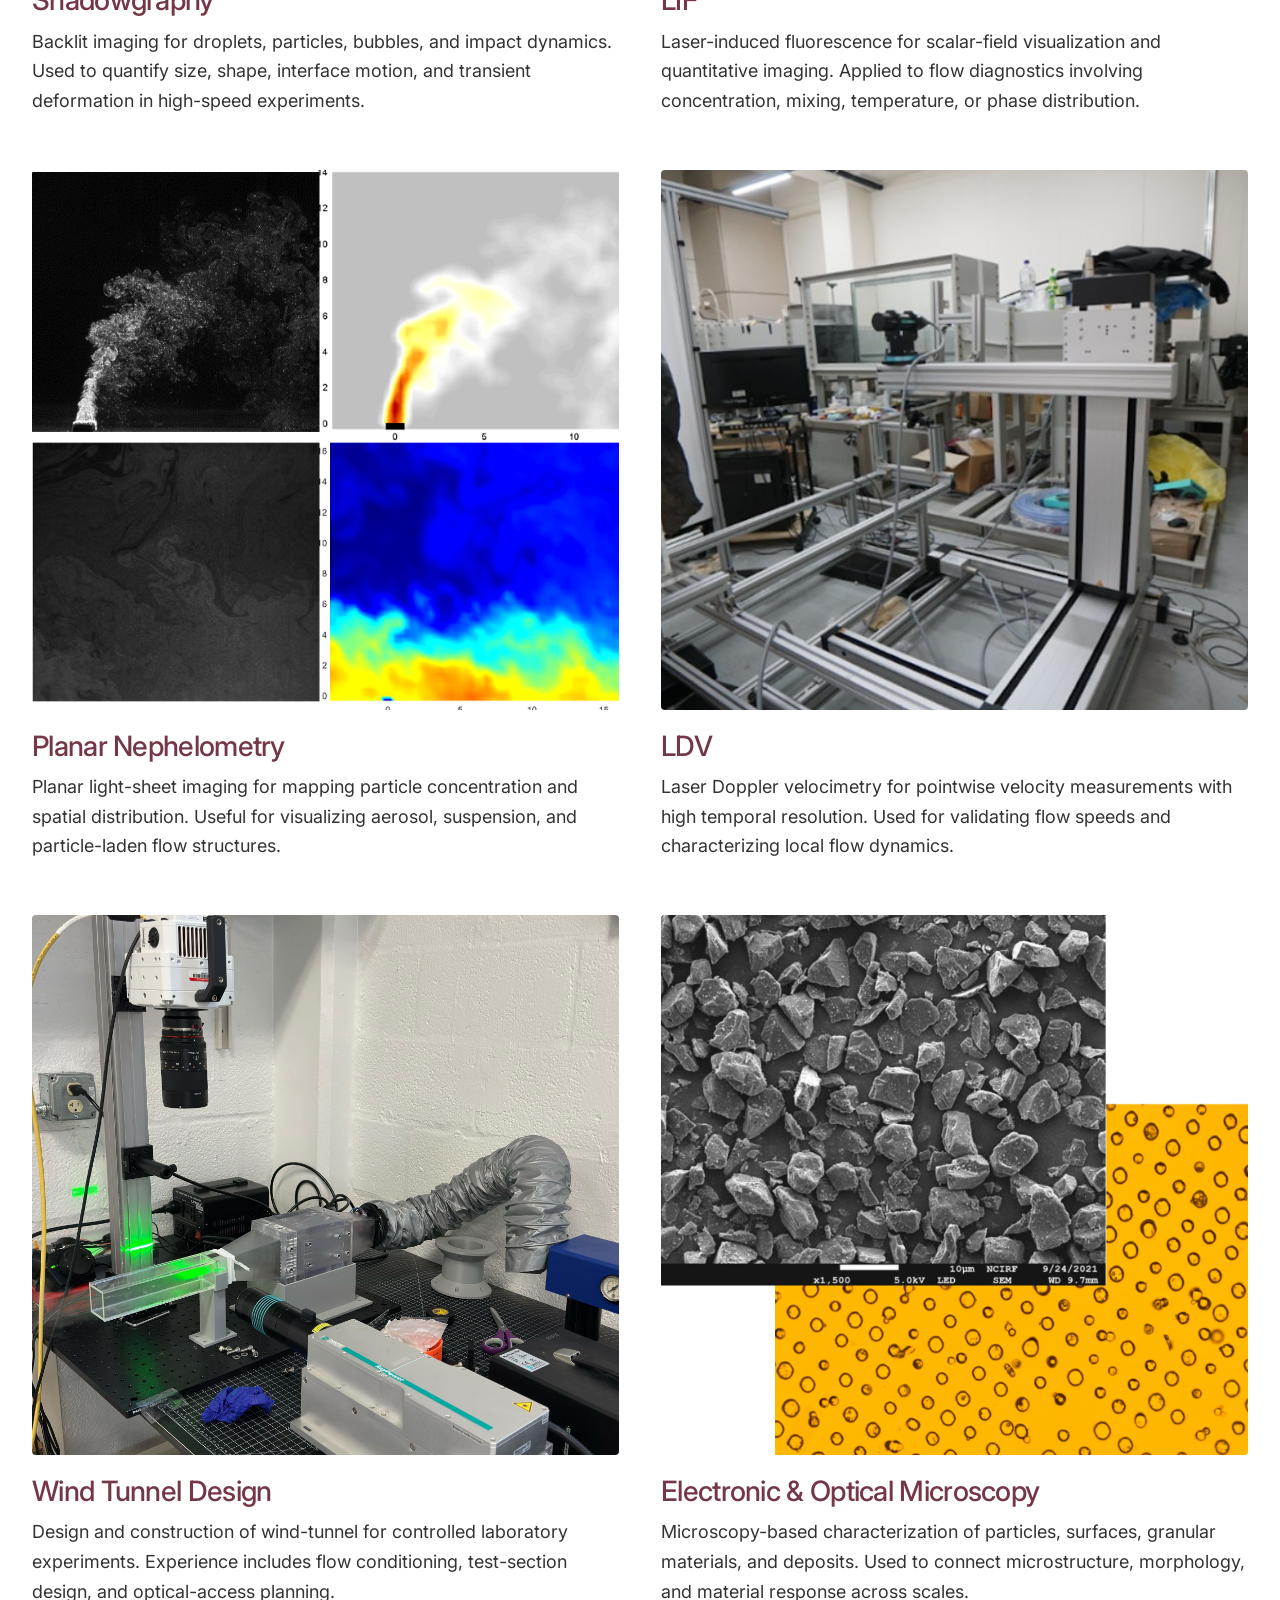
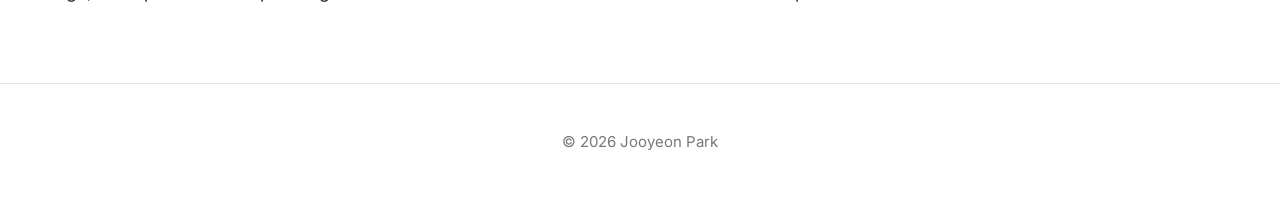
==== commit f3640774: "Update index.html" ====
--- a/equipment/index.html
+++ b/equipment/index.html
@@ -1,7 +1,7 @@
 <!DOCTYPE html>
 <html lang="en">
 <head>
-  <link rel="icon" type="image/png" href="favicon.png">
+  <link rel="icon" type="image/png" href="/favicon.png">
   <meta charset="UTF-8" />
   <meta name="viewport" content="width=device-width, initial-scale=1.0" />
 
@@ -10,13 +10,18 @@
   <link rel="preconnect" href="https://fonts.googleapis.com">
   <link rel="preconnect" href="https://fonts.gstatic.com" crossorigin>
   <link href="https://fonts.googleapis.com/css2?family=Inter:wght@300;400;500;600;700&display=swap" rel="stylesheet">
-
+  
+  <link rel="icon" type="image/png" href="../favicon.png?v=2">
   <link rel="stylesheet" href="../style.css" />
 </head>
 
 <body>
 
   <nav class="navbar">
+    <div class="site-logo" href="./" aria-label="Home">
+      <img src="../images/favicon2.png" alt="">
+    </div>
+
     <a href="../index.html">Home</a>
     <a href="../research/index.html">Research</a>
     <a href="../publications/index.html">Publications</a>
--- a/style.css
+++ b/style.css
@@ -43,8 +43,10 @@
   padding: 28px 32px 12px;
   display: flex;
   justify-content: center;
+  align-items: center;
   flex-wrap: wrap;
   gap: 16px;
+  position: relative;
 }
 
 .navbar a {
@@ -356,6 +358,25 @@
 @media (max-width: 900px) {
   .navbar {
     gap: 10px;
+  }
+
+  .site-logo {
+    display: none;
+  }
+
+  body.home-page .site-logo {
+    position: static;
+    transform: none;
+    flex-basis: 100%;
+    display: flex;
+    justify-content: center;
+    margin-bottom: 4px;
+    pointer-events: none;
+  }
+
+  body.home-page .site-logo img {
+    width: 72px;
+    height: 72px;
   }
 
   .navbar a {
@@ -1140,3 +1161,27 @@
     max-height: 240px;
   }
 }
+
+/* ---------- Navbar site symbol ---------- */
+
+.site-logo {
+  position: absolute;
+  left: 100px;
+  top: 65%;
+  transform: translateY(-50%);
+
+  display: flex;
+  align-items: center;
+  justify-content: center;
+
+  padding: 0;
+  pointer-events: none;
+  z-index: 1;
+}
+
+.site-logo img {
+  width: 90px;
+  height: 90px;
+  object-fit: contain;
+  display: block;
+}
